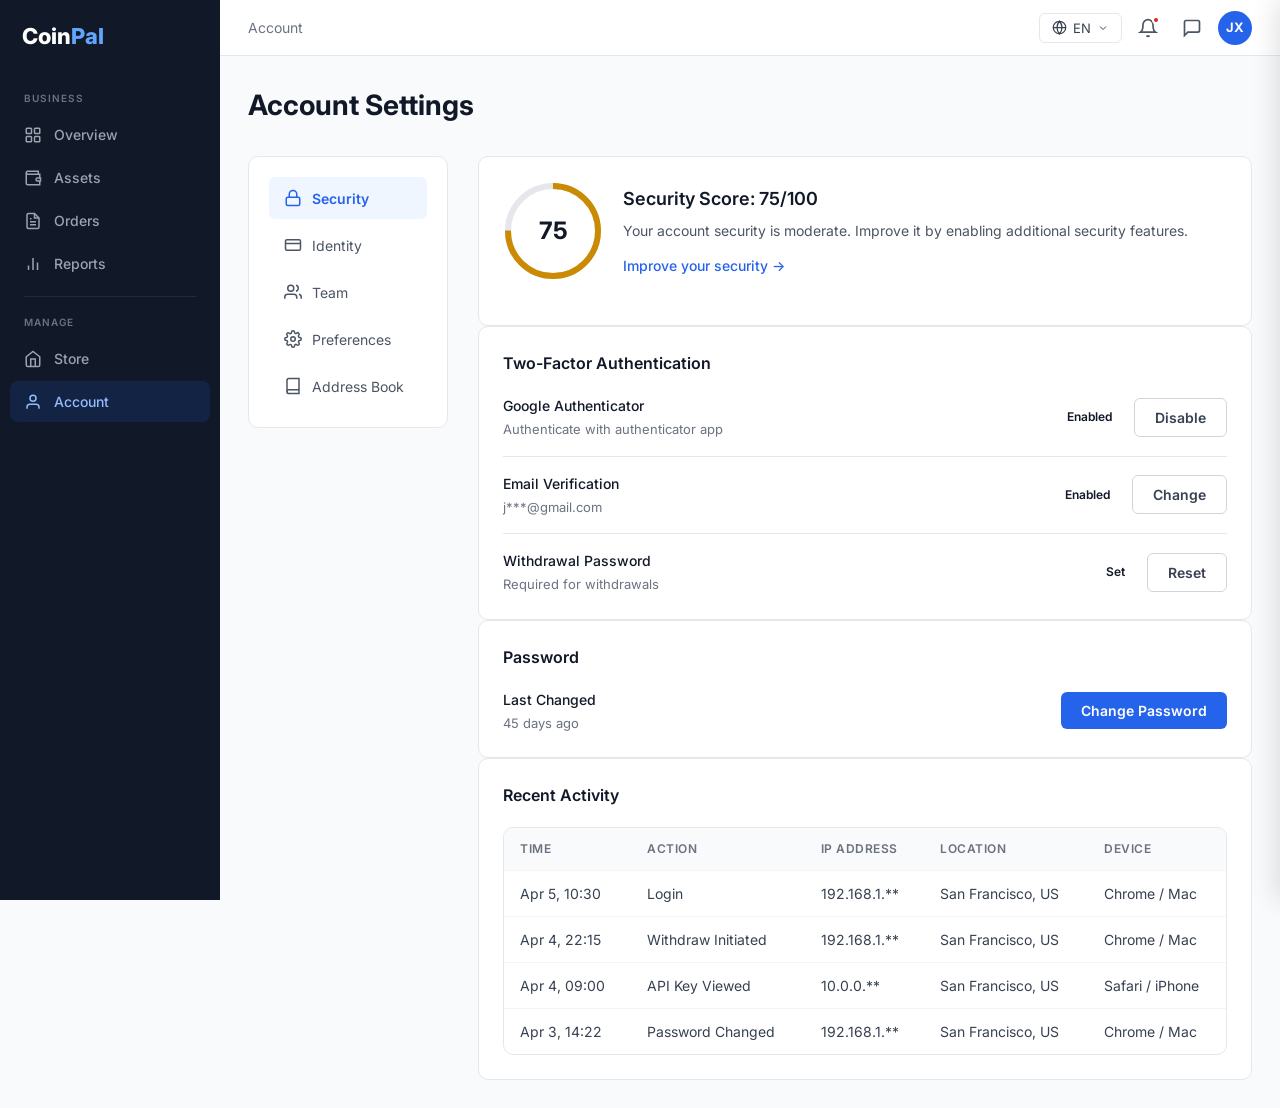
==== pages/account.html @ eb881a85 "Add multi-language support (EN/ES/HI/PT/FR) Add i18n.js with ~130 translation keys across navigation" ====
<!DOCTYPE html>
<html lang="en">
<head>
    <meta charset="UTF-8">
    <meta name="viewport" content="width=device-width, initial-scale=1.0">
    <title>CoinPal Merchant Portal - Account</title>
    <link rel="preconnect" href="https://fonts.googleapis.com">
    <link rel="preconnect" href="https://fonts.gstatic.com" crossorigin>
    <link href="https://fonts.googleapis.com/css2?family=Inter:wght@400;500;600;700&display=swap" rel="stylesheet">
    <link rel="stylesheet" href="../css/variables.css">
    <link rel="stylesheet" href="../css/base.css">
    <link rel="stylesheet" href="../css/sidebar.css">
    <link rel="stylesheet" href="../css/topbar.css">
    <link rel="stylesheet" href="../css/layout.css">
    <link rel="stylesheet" href="../css/components.css">
    <style>
        /* Page Title */
        .page-title {
            font-size: 28px;
            font-weight: 700;
            margin-bottom: 30px;
            color: var(--grey-900);
        }

        /* Content Wrapper: 2-column grid */
        .content-wrapper {
            display: grid;
            grid-template-columns: 200px 1fr;
            gap: 30px;
        }

        /* Vertical Tabs */
        .tabs-container {
            background-color: white;
            border-radius: var(--radius);
            border: 1px solid var(--grey-200);
            padding: 20px;
            height: fit-content;
        }

        .tabs-list {
            display: flex;
            flex-direction: column;
            gap: 5px;
        }

        .tab-button {
            padding: 12px 15px;
            border: none;
            background: none;
            text-align: left;
            cursor: pointer;
            border-radius: 6px;
            font-size: 14px;
            color: var(--grey-600);
            transition: all 0.2s;
            display: flex;
            align-items: center;
            gap: 10px;
            font-family: inherit;
        }

        .tab-button:hover {
            background-color: var(--grey-100);
            color: var(--grey-900);
        }

        .tab-button.active {
            background-color: var(--primary-light);
            color: var(--primary);
            font-weight: 600;
        }

        .tab-icon {
            width: 18px;
            height: 18px;
            flex-shrink: 0;
        }

        /* Tab Content */
        .tab-content {
            display: none;
        }

        .tab-content.active {
            display: block;
        }

        /* Security Score Ring */
        .security-score {
            display: flex;
            align-items: center;
            gap: 20px;
            margin-bottom: 20px;
        }

        .score-ring {
            position: relative;
            width: 100px;
            height: 100px;
            flex-shrink: 0;
        }

        .score-ring svg {
            width: 100%;
            height: 100%;
            transform: rotate(-90deg);
        }

        .score-ring-circle {
            fill: none;
            stroke-width: 6;
        }

        .score-ring-bg {
            stroke: var(--grey-200);
        }

        .score-ring-progress {
            stroke: var(--yellow);
            stroke-dasharray: 283;
            stroke-dashoffset: 70.75;
            transition: stroke-dashoffset 0.3s;
        }

        .score-text {
            position: absolute;
            top: 50%;
            left: 50%;
            transform: translate(-50%, -50%);
            text-align: center;
            font-weight: 700;
            font-size: 24px;
        }

        .security-score-info h3 {
            font-size: 18px;
            font-weight: 600;
            margin-bottom: 8px;
        }

        .security-score-info p {
            font-size: 14px;
            color: var(--grey-600);
            margin-bottom: 12px;
        }

        .improve-link {
            color: var(--primary);
            text-decoration: none;
            font-size: 14px;
            font-weight: 500;
            cursor: pointer;
        }

        .improve-link:hover {
            text-decoration: underline;
        }

        /* Form Groups */
        .form-group {
            margin-bottom: 16px;
            display: flex;
            justify-content: space-between;
            align-items: center;
            padding-bottom: 16px;
            border-bottom: 1px solid var(--grey-200);
        }

        .form-group:last-child {
            border-bottom: none;
            margin-bottom: 0;
            padding-bottom: 0;
        }

        .form-group-label {
            font-size: 14px;
            font-weight: 500;
            color: var(--grey-900);
        }

        .form-group-secondary {
            font-size: 13px;
            color: var(--grey-500);
            margin-top: 4px;
        }

        /* Card Title */
        .card-title {
            font-size: 16px;
            font-weight: 600;
            margin-bottom: 20px;
            color: var(--grey-900);
        }

        /* Role Badges */
        .role-badge {
            display: inline-block;
            padding: 4px 8px;
            border-radius: 4px;
            font-size: 12px;
            font-weight: 500;
        }

        .role-owner {
            background-color: var(--primary-light);
            color: var(--primary);
        }

        .role-admin {
            background-color: var(--orange-bg);
            color: var(--orange);
        }

        .role-operator {
            background-color: var(--yellow-bg);
            color: var(--yellow);
        }

        .role-viewer {
            background-color: var(--grey-100);
            color: var(--grey-600);
        }

        /* Banner */
        .banner {
            background: linear-gradient(135deg, var(--green-bg) 0%, var(--green-light) 100%);
            border-left: 4px solid var(--green);
            border-radius: var(--radius);
            padding: 20px;
            margin-bottom: 24px;
            display: flex;
            align-items: center;
            gap: 15px;
        }

        .banner-icon {
            font-size: 24px;
            flex-shrink: 0;
        }

        .banner-content h3 {
            font-size: 16px;
            font-weight: 600;
            color: var(--green);
            margin-bottom: 4px;
        }

        .banner-content p {
            font-size: 14px;
            color: var(--grey-700);
        }

        /* Upgrade Card */
        .upgrade-card {
            background-color: var(--grey-50);
            border: 2px dashed var(--grey-300);
            border-radius: var(--radius);
            padding: 20px;
            margin-bottom: 24px;
        }

        .upgrade-title {
            font-size: 16px;
            font-weight: 600;
            margin-bottom: 12px;
        }

        .upgrade-list {
            list-style: none;
            padding: 0;
            margin: 0 0 16px 0;
        }

        .upgrade-list li {
            padding: 8px 0;
            display: flex;
            align-items: center;
            gap: 10px;
            font-size: 14px;
            color: var(--grey-700);
        }

        .upgrade-list li::before {
            content: '\2713';
            color: var(--green);
            font-weight: 700;
        }

        .upgrade-status {
            display: flex;
            justify-content: space-between;
            align-items: center;
            padding-top: 16px;
            border-top: 1px solid var(--grey-200);
            margin-top: 16px;
        }

        /* Expandable Section */
        .expandable {
            border: 1px solid var(--grey-200);
            border-radius: var(--radius);
            margin-top: 20px;
        }

        .expandable-header {
            padding: 16px;
            background-color: var(--grey-50);
            cursor: pointer;
            display: flex;
            align-items: center;
            justify-content: space-between;
            font-weight: 600;
            font-size: 14px;
            color: var(--grey-900);
            border: none;
            width: 100%;
            border-radius: var(--radius);
            transition: background-color 0.2s;
            font-family: inherit;
        }

        .expandable-header:hover {
            background-color: var(--grey-100);
        }

        .expandable-content {
            display: none;
            padding: 16px;
            border-top: 1px solid var(--grey-200);
        }

        .expandable-content.open {
            display: block;
        }

        .expand-icon {
            transition: transform 0.3s;
            font-size: 12px;
        }

        .expand-icon.open {
            transform: rotate(180deg);
        }

        /* Permissions Table */
        .permissions-grid {
            overflow-x: auto;
        }

        .permissions-table {
            width: 100%;
            border-collapse: collapse;
            font-size: 12px;
        }

        .permissions-table th,
        .permissions-table td {
            padding: 10px;
            text-align: center;
            border: 1px solid var(--grey-200);
        }

        .permissions-table th:first-child,
        .permissions-table td:first-child {
            text-align: left;
        }

        .check-icon {
            color: var(--green);
        }

        .cross-icon {
            color: var(--grey-400);
        }

        /* Address List */
        .address-list {
            display: flex;
            flex-direction: column;
            gap: 0;
            margin-top: 16px;
        }

        .address-item {
            display: flex;
            align-items: center;
            gap: 16px;
            padding: 16px 20px;
            border: 1px solid var(--grey-200);
            border-bottom: none;
            background: white;
            transition: background 0.15s;
        }
        .address-item:first-child {
            border-radius: var(--radius) var(--radius) 0 0;
        }
        .address-item:last-child {
            border-bottom: 1px solid var(--grey-200);
            border-radius: 0 0 var(--radius) var(--radius);
        }
        .address-item:only-child {
            border-radius: var(--radius);
            border-bottom: 1px solid var(--grey-200);
        }
        .address-item:hover {
            background: var(--grey-50);
        }

        .address-icon {
            width: 40px;
            height: 40px;
            border-radius: 50%;
            display: flex;
            align-items: center;
            justify-content: center;
            font-size: 16px;
            font-weight: 700;
            color: white;
            flex-shrink: 0;
        }
        .address-icon.btc { background: #f7931a; }
        .address-icon.eth { background: #627eea; }
        .address-icon.usdc { background: #2775ca; }

        .address-info {
            flex: 1;
            min-width: 0;
        }
        .address-name {
            font-size: 14px;
            font-weight: 600;
            color: var(--grey-900);
        }
        .address-meta {
            font-size: 12px;
            color: var(--grey-500);
            margin-top: 2px;
            display: flex;
            align-items: center;
            gap: 8px;
        }
        .address-meta-sep {
            color: var(--grey-300);
        }
        .address-addr {
            font-family: var(--font-mono);
            font-size: 13px;
            color: var(--grey-600);
            margin-top: 4px;
            overflow: hidden;
            text-overflow: ellipsis;
            white-space: nowrap;
        }

        .address-actions {
            display: flex;
            gap: 8px;
            flex-shrink: 0;
        }

        /* Add Address Modal */
        .add-address-form .form-group {
            margin-bottom: 16px;
        }

        /* Responsive */
        @media (max-width: 1024px) {
            .content-wrapper {
                grid-template-columns: 1fr;
            }

            .tabs-container {
                overflow-x: auto;
                padding: 10px;
            }

            .tabs-list {
                flex-direction: row;
                gap: 10px;
            }

            .tab-button {
                white-space: nowrap;
            }
        }

        @media (max-width: 768px) {
            .security-score {
                flex-direction: column;
            }

            .form-group {
                flex-direction: column;
                align-items: flex-start;
                gap: 12px;
            }

            .address-actions {
                flex-direction: column;
                gap: 4px;
            }
            .address-addr {
                max-width: 200px;
            }

            .permissions-grid {
                -webkit-overflow-scrolling: touch;
            }
        }
    </style>
</head>
<body>
    <div class="layout">
        <!-- Sidebar Overlay -->
        <div class="sidebar-overlay"></div>
        <!-- Sidebar -->
        <nav class="sidebar">
            <div class="sidebar-logo">Coin<span>Pal</span></div>
            <div class="sidebar-nav">
                <div class="nav-section" data-i18n="nav.business">Business</div>
                <a href="overview.html" class="nav-item">
                    <svg viewBox="0 0 24 24" fill="none" stroke="currentColor" stroke-width="2"><rect x="3" y="3" width="7" height="7" rx="1"/><rect x="14" y="3" width="7" height="7" rx="1"/><rect x="3" y="14" width="7" height="7" rx="1"/><rect x="14" y="14" width="7" height="7" rx="1"/></svg>
                    <span data-i18n="nav.overview">Overview</span>
                </a>
                <a href="assets.html" class="nav-item">
                    <svg viewBox="0 0 24 24" fill="none" stroke="currentColor" stroke-width="2"><path d="M21 12V7H5a2 2 0 010-4h14v4"/><path d="M3 5v14a2 2 0 002 2h16v-5"/><path d="M18 12a2 2 0 000 4h4v-4h-4z"/></svg>
                    <span data-i18n="nav.assets">Assets</span>
                </a>
                <a href="orders.html" class="nav-item" data-toggle="orders">
                    <svg viewBox="0 0 24 24" fill="none" stroke="currentColor" stroke-width="2"><path d="M14 2H6a2 2 0 00-2 2v16a2 2 0 002 2h12a2 2 0 002-2V8z"/><path d="M14 2v6h6"/><path d="M16 13H8"/><path d="M16 17H8"/><path d="M10 9H8"/></svg>
                    <span data-i18n="nav.orders">Orders</span>
                </a>
                <a href="orders.html" class="nav-item nav-sub" data-group="orders" data-i18n="nav.receive">Receive</a>
                <a href="send-orders.html" class="nav-item nav-sub" data-group="orders" data-i18n="nav.send">Send</a>
                <a href="payment-links.html" class="nav-item nav-sub" data-group="orders" data-i18n="nav.paymentLinks">Payment Links</a>
                <a href="checkout.html" class="nav-item nav-sub" data-group="orders" data-i18n="nav.checkout">Checkout</a>
                <a href="reports.html" class="nav-item">
                    <svg viewBox="0 0 24 24" fill="none" stroke="currentColor" stroke-width="2"><path d="M18 20V10"/><path d="M12 20V4"/><path d="M6 20v-6"/></svg>
                    <span data-i18n="nav.reports">Reports</span>
                </a>
                <div class="nav-divider"></div>
                <div class="nav-section" data-i18n="nav.manage">Manage</div>
                <a href="store.html" class="nav-item">
                    <svg viewBox="0 0 24 24" fill="none" stroke="currentColor" stroke-width="2"><path d="M3 9l9-7 9 7v11a2 2 0 01-2 2H5a2 2 0 01-2-2z"/><polyline points="9 22 9 12 15 12 15 22"/></svg>
                    <span data-i18n="nav.store">Store</span>
                </a>
                <a href="account.html" class="nav-item active">
                    <svg viewBox="0 0 24 24" fill="none" stroke="currentColor" stroke-width="2"><path d="M20 21v-2a4 4 0 00-4-4H8a4 4 0 00-4 4v2"/><circle cx="12" cy="7" r="4"/></svg>
                    <span data-i18n="nav.account">Account</span>
                </a>
            </div>
        </nav>

        <!-- Main Content -->
        <div class="main-wrapper">
            <!-- Topbar -->
            <div class="topbar">
                <div class="topbar-left">
                    <button class="topbar-hamburger">
                        <svg viewBox="0 0 24 24" fill="none" stroke="currentColor" stroke-width="2"><path d="M3 12h18M3 6h18M3 18h18"/></svg>
                    </button>
                    <div class="breadcrumb">Account</div>
                </div>
                <div class="topbar-right">
                    <div class="lang-dropdown">
                        <button class="lang-trigger" onclick="this.parentElement.classList.toggle('open')">
                            <svg viewBox="0 0 24 24" fill="none" stroke="currentColor" stroke-width="2"><circle cx="12" cy="12" r="10"/><path d="M2 12h20M12 2a15.3 15.3 0 014 10 15.3 15.3 0 01-4 10 15.3 15.3 0 01-4-10A15.3 15.3 0 0112 2z"/></svg>
                            <span class="lang-label">EN</span>
                            <svg class="chevron" viewBox="0 0 24 24" fill="none" stroke="currentColor" stroke-width="2"><path d="M6 9l6 6 6-6"/></svg>
                        </button>
                        <div class="lang-menu">
                    <div class="lang-menu-item active" data-lang="en" onclick="setLang('en')">English</div>
                    <div class="lang-menu-item" data-lang="es" onclick="setLang('es')">Español</div>
                    <div class="lang-menu-item" data-lang="hi" onclick="setLang('hi')">हिन्दी</div>
                    <div class="lang-menu-item" data-lang="pt" onclick="setLang('pt')">Português</div>
                    <div class="lang-menu-item" data-lang="fr" onclick="setLang('fr')">Français</div>
                        </div>
                    </div>
                    <div class="topbar-icon">
                        <svg viewBox="0 0 24 24" fill="none" stroke="currentColor" stroke-width="2"><path d="M18 8A6 6 0 006 8c0 7-3 9-3 9h18s-3-2-3-9"/><path d="M13.73 21a2 2 0 01-3.46 0"/></svg>
                        <span class="topbar-badge"></span>
                    </div>
                    <div class="topbar-icon">
                        <svg viewBox="0 0 24 24" fill="none" stroke="currentColor" stroke-width="2"><path d="M21 15a2 2 0 01-2 2H7l-4 4V5a2 2 0 012-2h14a2 2 0 012 2z"/></svg>
                    </div>
                    <div class="user-dropdown">
                        <div class="avatar" onclick="this.parentElement.classList.toggle('open')">JX</div>
                        <div class="user-menu">
                            <div class="user-menu-header">
                                <div class="user-menu-name">Jxwinter</div>
                                <div class="user-menu-email">product.igv.test@gmail.com</div>
                            </div>
                            <a href="account.html" class="user-menu-item" data-i18n="topbar.accountSettings">Account Settings</a>
                            <a href="login.html" class="user-menu-item danger" data-i18n="topbar.signOut">Sign Out</a>
                        </div>
                    </div>
                </div>
            </div>

            <!-- Main Content Area -->
            <main class="main-content">
                <h1 class="page-title">Account Settings</h1>

                <div class="content-wrapper">
                    <!-- LEFT TABS -->
                    <div class="tabs-container">
                        <div class="tabs-list">
                            <button class="tab-button active" onclick="switchTab('security', this)">
                                <svg class="tab-icon" viewBox="0 0 24 24" fill="none" stroke="currentColor" stroke-width="2"><rect x="3" y="11" width="18" height="11" rx="2" ry="2"/><path d="M7 11V7a5 5 0 0110 0v4"/></svg>
                                <span data-i18n="account.security">Security</span>
                            </button>
                            <button class="tab-button" onclick="switchTab('identity', this)">
                                <svg class="tab-icon" viewBox="0 0 24 24" fill="none" stroke="currentColor" stroke-width="2"><rect x="2" y="5" width="20" height="14" rx="2"/><path d="M2 10h20"/></svg>
                                <span data-i18n="account.identity">Identity (KYC)</span>
                            </button>
                            <button class="tab-button" onclick="switchTab('team', this)">
                                <svg class="tab-icon" viewBox="0 0 24 24" fill="none" stroke="currentColor" stroke-width="2"><path d="M17 21v-2a4 4 0 00-4-4H5a4 4 0 00-4 4v2"/><circle cx="9" cy="7" r="4"/><path d="M23 21v-2a4 4 0 00-3-3.87"/><path d="M16 3.13a4 4 0 010 7.75"/></svg>
                                <span data-i18n="account.team">Team</span>
                            </button>
                            <button class="tab-button" onclick="switchTab('preferences', this)">
                                <svg class="tab-icon" viewBox="0 0 24 24" fill="none" stroke="currentColor" stroke-width="2"><circle cx="12" cy="12" r="3"/><path d="M19.4 15a1.65 1.65 0 00.33 1.82l.06.06a2 2 0 010 2.83 2 2 0 01-2.83 0l-.06-.06a1.65 1.65 0 00-1.82-.33 1.65 1.65 0 00-1 1.51V21a2 2 0 01-4 0v-.09A1.65 1.65 0 009 19.4a1.65 1.65 0 00-1.82.33l-.06.06a2 2 0 01-2.83-2.83l.06-.06A1.65 1.65 0 004.68 15a1.65 1.65 0 00-1.51-1H3a2 2 0 010-4h.09A1.65 1.65 0 004.6 9a1.65 1.65 0 00-.33-1.82l-.06-.06a2 2 0 012.83-2.83l.06.06A1.65 1.65 0 009 4.68a1.65 1.65 0 001-1.51V3a2 2 0 014 0v.09a1.65 1.65 0 001 1.51 1.65 1.65 0 001.82-.33l.06-.06a2 2 0 012.83 2.83l-.06.06A1.65 1.65 0 0019.4 9a1.65 1.65 0 001.51 1H21a2 2 0 010 4h-.09a1.65 1.65 0 00-1.51 1z"/></svg>
                                <span data-i18n="account.preferences">Preferences</span>
                            </button>
                            <button class="tab-button" onclick="switchTab('addressbook', this)">
                                <svg class="tab-icon" viewBox="0 0 24 24" fill="none" stroke="currentColor" stroke-width="2"><path d="M4 19.5A2.5 2.5 0 016.5 17H20"/><path d="M6.5 2H20v20H6.5A2.5 2.5 0 014 19.5v-15A2.5 2.5 0 016.5 2z"/></svg>
                                <span data-i18n="account.addressBook">Address Book</span>
                            </button>
                        </div>
                    </div>

                    <!-- RIGHT CONTENT -->
                    <div>
                        <!-- TAB 1: SECURITY -->
                        <div id="security" class="tab-content active">
                            <!-- Security Score Card -->
                            <div class="card">
                                <div class="security-score">
                                    <div class="score-ring">
                                        <svg viewBox="0 0 100 100">
                                            <circle class="score-ring-circle score-ring-bg" cx="50" cy="50" r="45"></circle>
                                            <circle class="score-ring-circle score-ring-progress" cx="50" cy="50" r="45"></circle>
                                        </svg>
                                        <div class="score-text">75</div>
                                    </div>
                                    <div class="security-score-info">
                                        <h3>Security Score: 75/100</h3>
                                        <p>Your account security is moderate. Improve it by enabling additional security features.</p>
                                        <a href="#" class="improve-link">Improve your security &rarr;</a>
                                    </div>
                                </div>
                            </div>

                            <!-- Two-Factor Authentication Card -->
                            <div class="card">
                                <div class="card-title">Two-Factor Authentication</div>

                                <div class="form-group">
                                    <div>
                                        <div class="form-group-label">Google Authenticator</div>
                                        <div class="form-group-secondary">Authenticate with authenticator app</div>
                                    </div>
                                    <div style="display: flex; align-items: center; gap: 12px;">
                                        <span class="status active">Enabled</span>
                                        <button class="btn btn-outline btn-small">Disable</button>
                                    </div>
                                </div>

                                <div class="form-group">
                                    <div>
                                        <div class="form-group-label">Email Verification</div>
                                        <div class="form-group-secondary">j***@gmail.com</div>
                                    </div>
                                    <div style="display: flex; align-items: center; gap: 12px;">
                                        <span class="status active">Enabled</span>
                                        <button class="btn btn-outline btn-small">Change</button>
                                    </div>
                                </div>

                                <div class="form-group">
                                    <div>
                                        <div class="form-group-label">Withdrawal Password</div>
                                        <div class="form-group-secondary">Required for withdrawals</div>
                                    </div>
                                    <div style="display: flex; align-items: center; gap: 12px;">
                                        <span class="status active">Set</span>
                                        <button class="btn btn-outline btn-small">Reset</button>
                                    </div>
                                </div>
                            </div>

                            <!-- Password Card -->
                            <div class="card">
                                <div class="card-title">Password</div>
                                <div class="form-group">
                                    <div>
                                        <div class="form-group-label">Last Changed</div>
                                        <div class="form-group-secondary">45 days ago</div>
                                    </div>
                                    <button class="btn btn-primary">Change Password</button>
                                </div>
                            </div>

                            <!-- Recent Activity Card -->
                            <div class="card">
                                <div class="card-title">Recent Activity</div>
                                <div class="table-wrap">
                                    <table>
                                        <thead>
                                            <tr>
                                                <th>Time</th>
                                                <th>Action</th>
                                                <th>IP Address</th>
                                                <th>Location</th>
                                                <th>Device</th>
                                            </tr>
                                        </thead>
                                        <tbody>
                                            <tr>
                                                <td>Apr 5, 10:30</td>
                                                <td>Login</td>
                                                <td>192.168.1.**</td>
                                                <td>San Francisco, US</td>
                                                <td>Chrome / Mac</td>
                                            </tr>
                                            <tr>
                                                <td>Apr 4, 22:15</td>
                                                <td>Withdraw Initiated</td>
                                                <td>192.168.1.**</td>
                                                <td>San Francisco, US</td>
                                                <td>Chrome / Mac</td>
                                            </tr>
                                            <tr>
                                                <td>Apr 4, 09:00</td>
                                                <td>API Key Viewed</td>
                                                <td>10.0.0.**</td>
                                                <td>San Francisco, US</td>
                                                <td>Safari / iPhone</td>
                                            </tr>
                                            <tr>
                                                <td>Apr 3, 14:22</td>
                                                <td>Password Changed</td>
                                                <td>192.168.1.**</td>
                                                <td>San Francisco, US</td>
                                                <td>Chrome / Mac</td>
                                            </tr>
                                        </tbody>
                                    </table>
                                </div>
                            </div>
                        </div>

                        <!-- TAB 2: IDENTITY (KYC) -->
                        <div id="identity" class="tab-content">
                            <!-- Current Level Banner -->
                            <div class="banner">
                                <div class="banner-icon">&#10003;</div>
                                <div class="banner-content">
                                    <h3>Level 1 -- Basic Verified</h3>
                                    <p>Daily withdrawal limit: $10,000</p>
                                </div>
                            </div>

                            <!-- Level 2 Upgrade Card -->
                            <div class="card">
                                <div class="card-title">Level 2 -- Advanced</div>
                                <div class="upgrade-card">
                                    <div class="upgrade-title">Upgrade to Advanced</div>
                                    <ul class="upgrade-list">
                                        <li>Increase daily withdrawal to $100,000</li>
                                        <li>Access premium features</li>
                                        <li>Enhanced security monitoring</li>
                                    </ul>
                                    <div class="upgrade-status">
                                        <div style="font-size: 14px; color: var(--grey-600);">
                                            <strong style="color: var(--orange);">Not Started</strong>
                                        </div>
                                        <button class="btn btn-primary">Start Verification</button>
                                    </div>
                                </div>
                            </div>

                            <!-- Verification History -->
                            <div class="card">
                                <div class="card-title">Verification History</div>
                                <div style="text-align: center; padding: 40px 20px; color: var(--grey-500);">
                                    <p>No verification history yet. Complete your first verification to see your progress here.</p>
                                </div>
                            </div>
                        </div>

                        <!-- TAB 3: TEAM -->
                        <div id="team" class="tab-content">
                            <div style="margin-bottom: 24px;">
                                <button class="btn btn-primary">+ Invite Member</button>
                            </div>

                            <div class="card">
                                <div class="card-title">Team Members</div>
                                <div class="table-wrap">
                                    <table>
                                        <thead>
                                            <tr>
                                                <th>Name</th>
                                                <th>Email</th>
                                                <th>Role</th>
                                                <th>Status</th>
                                                <th>Last Active</th>
                                                <th>Actions</th>
                                            </tr>
                                        </thead>
                                        <tbody>
                                            <tr>
                                                <td>John Doe</td>
                                                <td>john@example.com</td>
                                                <td><span class="role-badge role-owner">Owner</span></td>
                                                <td><span class="status active">Active</span></td>
                                                <td>Now</td>
                                                <td>
                                                    <button class="btn btn-outline btn-small">Edit</button>
                                                </td>
                                            </tr>
                                            <tr>
                                                <td>Sarah Smith</td>
                                                <td>sarah@example.com</td>
                                                <td><span class="role-badge role-admin">Admin</span></td>
                                                <td><span class="status active">Active</span></td>
                                                <td>2 hours ago</td>
                                                <td>
                                                    <button class="btn btn-outline btn-small">Edit</button>
                                                </td>
                                            </tr>
                                            <tr>
                                                <td>Mike Johnson</td>
                                                <td>mike@example.com</td>
                                                <td><span class="role-badge role-operator">Operator</span></td>
                                                <td><span class="status pending">Pending</span></td>
                                                <td>Awaiting accept</td>
                                                <td>
                                                    <button class="btn btn-outline btn-small">Edit</button>
                                                </td>
                                            </tr>
                                            <tr>
                                                <td>Emma Brown</td>
                                                <td>emma@example.com</td>
                                                <td><span class="role-badge role-viewer">Viewer</span></td>
                                                <td><span class="status active">Active</span></td>
                                                <td>3 days ago</td>
                                                <td>
                                                    <button class="btn btn-outline btn-small">Edit</button>
                                                </td>
                                            </tr>
                                        </tbody>
                                    </table>
                                </div>
                            </div>

                            <!-- Roles & Permissions -->
                            <div class="card">
                                <div class="expandable">
                                    <button class="expandable-header" onclick="toggleExpand(this)">
                                        <span>Roles &amp; Permissions</span>
                                        <span class="expand-icon">&#9660;</span>
                                    </button>
                                    <div class="expandable-content">
                                        <div class="permissions-grid">
                                            <table class="permissions-table">
                                                <thead>
                                                    <tr>
                                                        <th>Permission</th>
                                                        <th>Owner</th>
                                                        <th>Admin</th>
                                                        <th>Operator</th>
                                                        <th>Viewer</th>
                                                    </tr>
                                                </thead>
                                                <tbody>
                                                    <tr>
                                                        <td>View Dashboard</td>
                                                        <td><span class="check-icon">&#10003;</span></td>
                                                        <td><span class="check-icon">&#10003;</span></td>
                                                        <td><span class="check-icon">&#10003;</span></td>
                                                        <td><span class="check-icon">&#10003;</span></td>
                                                    </tr>
                                                    <tr>
                                                        <td>Manage Assets</td>
                                                        <td><span class="check-icon">&#10003;</span></td>
                                                        <td><span class="check-icon">&#10003;</span></td>
                                                        <td><span class="check-icon">&#10003;</span></td>
                                                        <td><span class="cross-icon">&#10007;</span></td>
                                                    </tr>
                                                    <tr>
                                                        <td>Process Withdrawals</td>
                                                        <td><span class="check-icon">&#10003;</span></td>
                                                        <td><span class="check-icon">&#10003;</span></td>
                                                        <td><span class="check-icon">&#10003;</span></td>
                                                        <td><span class="cross-icon">&#10007;</span></td>
                                                    </tr>
                                                    <tr>
                                                        <td>Manage Users</td>
                                                        <td><span class="check-icon">&#10003;</span></td>
                                                        <td><span class="check-icon">&#10003;</span></td>
                                                        <td><span class="cross-icon">&#10007;</span></td>
                                                        <td><span class="cross-icon">&#10007;</span></td>
                                                    </tr>
                                                    <tr>
                                                        <td>Account Settings</td>
                                                        <td><span class="check-icon">&#10003;</span></td>
                                                        <td><span class="check-icon">&#10003;</span></td>
                                                        <td><span class="cross-icon">&#10007;</span></td>
                                                        <td><span class="cross-icon">&#10007;</span></td>
                                                    </tr>
                                                </tbody>
                                            </table>
                                        </div>
                                    </div>
                                </div>
                            </div>
                        </div>

                        <!-- TAB 4: PREFERENCES -->
                        <div id="preferences" class="tab-content">
                            <!-- Notifications Card -->
                            <div class="card">
                                <div class="card-title">Notifications</div>

                                <div class="form-group">
                                    <div class="form-group-label">Email Notifications</div>
                                    <div class="toggle-switch active" onclick="toggleSwitch(this)"></div>
                                </div>

                                <div class="form-group">
                                    <div class="form-group-label">Payment Received</div>
                                    <div class="toggle-switch active" onclick="toggleSwitch(this)"></div>
                                </div>

                                <div class="form-group">
                                    <div class="form-group-label">Payout Completed</div>
                                    <div class="toggle-switch active" onclick="toggleSwitch(this)"></div>
                                </div>

                                <div class="form-group">
                                    <div class="form-group-label">Security Alerts</div>
                                    <div class="toggle-switch active" onclick="toggleSwitch(this)"></div>
                                </div>

                                <div class="form-group">
                                    <div class="form-group-label">Marketing Messages</div>
                                    <div class="toggle-switch" onclick="toggleSwitch(this)"></div>
                                </div>
                            </div>

                            <!-- Language & Timezone Card -->
                            <div class="card">
                                <div class="card-title">Language &amp; Timezone</div>

                                <div class="form-group">
                                    <label class="form-group-label">Language</label>
                                    <select style="padding: 8px 12px; border: 1px solid var(--grey-300); border-radius: 6px; font-size: 14px; cursor: pointer;">
                                        <option>English</option>
                                        <option>Spanish</option>
                                        <option>French</option>
                                        <option>German</option>
                                        <option>Chinese</option>
                                    </select>
                                </div>

                                <div class="form-group">
                                    <label class="form-group-label">Timezone</label>
                                    <select style="padding: 8px 12px; border: 1px solid var(--grey-300); border-radius: 6px; font-size: 14px; cursor: pointer;">
                                        <option>(UTC-8) Pacific Time</option>
                                        <option>(UTC-7) Mountain Time</option>
                                        <option>(UTC-6) Central Time</option>
                                        <option>(UTC-5) Eastern Time</option>
                                        <option>(UTC+0) GMT</option>
                                        <option>(UTC+1) CET</option>
                                        <option>(UTC+8) Hong Kong</option>
                                    </select>
                                </div>

                                <div class="form-group">
                                    <label class="form-group-label">Date Format</label>
                                    <select style="padding: 8px 12px; border: 1px solid var(--grey-300); border-radius: 6px; font-size: 14px; cursor: pointer;">
                                        <option>MM/DD/YYYY</option>
                                        <option>DD/MM/YYYY</option>
                                        <option>YYYY-MM-DD</option>
                                    </select>
                                </div>
                            </div>
                        </div>

                        <!-- TAB 5: ADDRESS BOOK -->
                        <div id="addressbook" class="tab-content">
                            <div style="display: flex; align-items: center; justify-content: space-between; margin-bottom: 24px;">
                                <div>
                                    <div style="font-size: 14px; color: var(--grey-500);">Manage your saved withdrawal addresses</div>
                                </div>
                                <button class="btn btn-primary" onclick="openDrawer('addAddressDrawer','addAddressOverlay')">
                                    <svg width="16" height="16" viewBox="0 0 24 24" fill="none" stroke="currentColor" stroke-width="2"><path d="M12 5v14M5 12h14"/></svg>
                                    <span data-i18n="account.addAddress">Add Address</span>
                                </button>
                            </div>

                            <div class="card" style="padding: 0; overflow: hidden;">
                                <div style="padding: 16px 20px; border-bottom: 1px solid var(--grey-200); display: flex; align-items: center; justify-content: space-between;">
                                    <div class="card-title" style="margin-bottom: 0;">Crypto Addresses</div>
                                    <span style="font-size: 12px; color: var(--grey-500);">3 addresses</span>
                                </div>

                                <div class="address-list">
                                    <div class="address-item">
                                        <div class="address-icon btc">₿</div>
                                        <div class="address-info">
                                            <div class="address-name">Bitcoin Wallet</div>
                                            <div class="address-meta">
                                                <span>Bitcoin</span>
                                                <span class="address-meta-sep">·</span>
                                                <span>Mainnet</span>
                                            </div>
                                            <div class="address-addr">1A1z7agoat7SFsdKjHn4rjE8GtW9xDe</div>
                                        </div>
                                        <div class="address-actions">
                                            <button class="btn btn-outline btn-sm">Edit</button>
                                            <button class="btn btn-outline btn-sm" style="color: var(--danger); border-color: var(--danger);">Delete</button>
                                        </div>
                                    </div>

                                    <div class="address-item">
                                        <div class="address-icon eth">Ξ</div>
                                        <div class="address-info">
                                            <div class="address-name">Ethereum Wallet</div>
                                            <div class="address-meta">
                                                <span>Ethereum</span>
                                                <span class="address-meta-sep">·</span>
                                                <span>Mainnet</span>
                                            </div>
                                            <div class="address-addr">0x742d35Cc6634C0532925a3b844Bcce6f</div>
                                        </div>
                                        <div class="address-actions">
                                            <button class="btn btn-outline btn-sm">Edit</button>
                                            <button class="btn btn-outline btn-sm" style="color: var(--danger); border-color: var(--danger);">Delete</button>
                                        </div>
                                    </div>

                                    <div class="address-item">
                                        <div class="address-icon usdc">$</div>
                                        <div class="address-info">
                                            <div class="address-name">USDC Stablecoin</div>
                                            <div class="address-meta">
                                                <span>USD Coin</span>
                                                <span class="address-meta-sep">·</span>
                                                <span>Polygon</span>
                                            </div>
                                            <div class="address-addr">0xA0b86991c6218b36c1d19D4a290F1</div>
                                        </div>
                                        <div class="address-actions">
                                            <button class="btn btn-outline btn-sm">Edit</button>
                                            <button class="btn btn-outline btn-sm" style="color: var(--danger); border-color: var(--danger);">Delete</button>
                                        </div>
                                    </div>
                                </div>
                            </div>

                            <!-- Fiat Accounts Coming Soon -->
                            <div class="card" style="margin-top: 24px;">
                                <div class="card-title">Fiat Accounts</div>
                                <div style="text-align: center; padding: 40px 20px;">
                                    <span class="status status-pending"><span class="status-dot"></span> Coming Soon</span>
                                    <p style="margin-top: 12px; color: var(--grey-600); font-size: 14px;">
                                        Bank transfer integration coming soon. Check back later!
                                    </p>
                                </div>
                            </div>
                        </div>

    <!-- Add Address Drawer -->
    <div class="drawer-overlay" id="addAddressOverlay" data-drawer="addAddressDrawer"></div>
    <div class="drawer" id="addAddressDrawer" style="width: 480px; right: -480px;">
        <div class="drawer-header">
            <div class="drawer-title">Add New Address</div>
            <button class="drawer-close" onclick="closeDrawer('addAddressDrawer','addAddressOverlay')">
                <svg width="20" height="20" viewBox="0 0 24 24" fill="none" stroke="currentColor" stroke-width="2"><path d="M18 6L6 18M6 6l12 12"/></svg>
            </button>
        </div>
        <div class="drawer-content add-address-form">
            <div class="form-group">
                <label class="form-label">Label</label>
                <input class="form-input" type="text" placeholder="e.g. My Bitcoin Wallet">
            </div>
            <div class="form-group">
                <label class="form-label">Currency</label>
                <select class="form-input">
                    <option value="">Select currency</option>
                    <option>Bitcoin (BTC)</option>
                    <option>Ethereum (ETH)</option>
                    <option>USDT (Tether)</option>
                    <option>USDC (USD Coin)</option>
                </select>
            </div>
            <div class="form-group">
                <label class="form-label">Network</label>
                <select class="form-input">
                    <option value="">Select network</option>
                    <option>Mainnet</option>
                    <option>Polygon</option>
                    <option>Arbitrum</option>
                    <option>Optimism</option>
                    <option>BSC (BNB Chain)</option>
                    <option>Tron (TRC-20)</option>
                </select>
            </div>
            <div class="form-group">
                <label class="form-label">Wallet Address</label>
                <input class="form-input" type="text" placeholder="Enter wallet address" style="font-family: var(--font-mono);">
            </div>
            <div class="form-group">
                <label class="form-label">Memo / Tag <span style="color: var(--grey-400); font-weight: 400;">(optional)</span></label>
                <input class="form-input" type="text" placeholder="Required for some networks (e.g. XRP, EOS)">
            </div>
        </div>
        <div class="drawer-footer">
            <button class="btn btn-outline" onclick="closeDrawer('addAddressDrawer','addAddressOverlay')">Cancel</button>
            <button class="btn btn-primary">Save Address</button>
        </div>
    </div>
                    </div>
                </div>
            </main>
        </div>
    </div>

    <script src="../js/dropdown.js" defer></script>
    <script src="../js/drawer.js" defer></script>
    <script src="../js/sidebar.js" defer></script>
    <script>
        function switchTab(tabName, btn) {
            // Hide all tab contents
            var contents = document.querySelectorAll('.tab-content');
            contents.forEach(function(content) { content.classList.remove('active'); });

            // Remove active from all buttons
            var buttons = document.querySelectorAll('.tab-button');
            buttons.forEach(function(button) { button.classList.remove('active'); });

            // Show selected tab content
            document.getElementById(tabName).classList.add('active');

            // Add active to clicked button
            btn.classList.add('active');
        }

        function toggleSwitch(element) {
            element.classList.toggle('active');
        }

        function toggleExpand(header) {
            var content = header.nextElementSibling;
            var icon = header.querySelector('.expand-icon');
            content.classList.toggle('open');
            icon.classList.toggle('open');
        }
    </script>
    <script src="../js/i18n.js" defer></script>
</body>
</html>
---- css/variables.css ----
/* ============================================
   CoinPal Design Tokens
   ============================================ */
:root {
    /* Brand */
    --primary: #2563eb;
    --primary-hover: #1d4ed8;
    --primary-light: #eff6ff;

    /* Semantic */
    --success: #16a34a;
    --success-light: #f0fdf4;
    --danger: #dc2626;
    --danger-light: #fef2f2;
    --warning: #f59e0b;
    --warning-light: #fffbeb;
    --orange: #ea580c;
    --orange-light: #fff7ed;
    --yellow: #ca8a04;
    --yellow-bg: #fefce8;

    /* Grey Scale */
    --grey-50: #f9fafb;
    --grey-100: #f3f4f6;
    --grey-200: #e5e7eb;
    --grey-300: #d1d5db;
    --grey-400: #9ca3af;
    --grey-500: #6b7280;
    --grey-600: #4b5563;
    --grey-700: #374151;
    --grey-800: #1f2937;
    --grey-900: #111827;

    /* Layout */
    --sidebar-w: 220px;
    --sidebar-collapsed-w: 60px;
    --topbar-h: 56px;
    --radius: 10px;
    --radius-sm: 6px;
    --radius-lg: 14px;

    /* Shadows */
    --shadow-sm: 0 1px 2px rgba(0,0,0,0.05);
    --shadow: 0 1px 3px rgba(0,0,0,0.1), 0 1px 2px rgba(0,0,0,0.06);
    --shadow-md: 0 4px 6px rgba(0,0,0,0.07);
    --shadow-lg: 0 4px 16px rgba(0,0,0,0.1);

    /* Transitions */
    --transition: all 0.2s ease;
    --transition-fast: all 0.15s ease;

    /* Typography */
    --font-family: 'Inter', -apple-system, BlinkMacSystemFont, 'Segoe UI', Roboto, sans-serif;
    --font-mono: 'Monaco', 'Menlo', 'Consolas', monospace;
}
---- css/base.css ----
/* ============================================
   Base & Reset
   ============================================ */
@import url('https://fonts.googleapis.com/css2?family=Inter:wght@400;500;600;700;800&display=swap');

*, *::before, *::after {
    margin: 0;
    padding: 0;
    box-sizing: border-box;
}

html {
    -webkit-text-size-adjust: 100%;
    -webkit-font-smoothing: antialiased;
    -moz-osx-font-smoothing: grayscale;
}

body {
    font-family: var(--font-family);
    background: var(--grey-50);
    color: var(--grey-900);
    line-height: 1.5;
    min-height: 100vh;
}

a {
    color: inherit;
    text-decoration: none;
}

img, svg {
    display: block;
    max-width: 100%;
}

button, input, select, textarea {
    font-family: inherit;
    font-size: inherit;
}

button {
    cursor: pointer;
    border: none;
    background: none;
}

::-webkit-scrollbar {
    width: 6px;
    height: 6px;
}
::-webkit-scrollbar-track {
    background: transparent;
}
::-webkit-scrollbar-thumb {
    background: var(--grey-300);
    border-radius: 3px;
}
::-webkit-scrollbar-thumb:hover {
    background: var(--grey-400);
}

/* Utility */
.sr-only {
    position: absolute;
    width: 1px;
    height: 1px;
    padding: 0;
    margin: -1px;
    overflow: hidden;
    clip: rect(0,0,0,0);
    border: 0;
}
---- css/sidebar.css ----
/* ============================================
   Sidebar
   ============================================ */
.sidebar {
    position: fixed;
    left: 0;
    top: 0;
    bottom: 0;
    width: var(--sidebar-w);
    background: var(--grey-900);
    display: flex;
    flex-direction: column;
    z-index: 200;
    transition: transform 0.3s ease;
}

.sidebar-logo {
    padding: 20px 22px;
    font-size: 22px;
    font-weight: 800;
    color: white;
    flex-shrink: 0;
}
.sidebar-logo span {
    color: #60a5fa;
}

.sidebar-nav {
    flex: 1;
    padding: 8px 10px;
    overflow-y: auto;
}

.nav-section {
    padding: 6px 14px;
    font-size: 10px;
    color: var(--grey-500);
    text-transform: uppercase;
    letter-spacing: 1px;
    font-weight: 600;
    margin-top: 4px;
}

.nav-item {
    display: flex;
    align-items: center;
    gap: 12px;
    padding: 10px 14px;
    border-radius: 8px;
    margin: 2px 0;
    color: #9ca3af;
    font-size: 14px;
    font-weight: 500;
    cursor: pointer;
    transition: var(--transition-fast);
    text-decoration: none;
}
.nav-item:hover {
    background: rgba(255,255,255,0.06);
    color: #e5e7eb;
}
.nav-item.active {
    background: rgba(37,99,235,0.15);
    color: #93bbfd;
}
.nav-item svg {
    width: 18px;
    height: 18px;
    flex-shrink: 0;
    margin: 0;
    display: inline;
}

.nav-divider {
    height: 1px;
    background: rgba(255,255,255,0.08);
    margin: 12px 14px;
}

.nav-sub {
    padding-left: 44px;
    font-size: 13px;
}
.nav-sub.active-sub {
    color: white;
    font-weight: 600;
}

.nav-badge {
    margin-left: auto;
    font-size: 10px;
    background: var(--danger);
    color: white;
    padding: 1px 7px;
    border-radius: 10px;
    font-weight: 700;
}

a.nav-item,
a.nav-sub {
    text-decoration: none;
}

/* Sidebar overlay for mobile */
.sidebar-overlay {
    display: none;
    position: fixed;
    inset: 0;
    background: rgba(0,0,0,0.4);
    z-index: 199;
}
.sidebar-overlay.open {
    display: block;
}

/* ---- Mobile ---- */
@media (max-width: 768px) {
    .sidebar {
        transform: translateX(-100%);
    }
    .sidebar.open {
        transform: translateX(0);
    }
}
---- css/topbar.css ----
/* ============================================
   Topbar
   ============================================ */
.topbar {
    position: fixed;
    top: 0;
    left: var(--sidebar-w);
    right: 0;
    height: var(--topbar-h);
    background: white;
    border-bottom: 1px solid var(--grey-200);
    display: flex;
    align-items: center;
    justify-content: space-between;
    padding: 0 28px;
    z-index: 100;
}

/* Hamburger menu - hidden on desktop */
.topbar-hamburger {
    display: none;
    width: 36px;
    height: 36px;
    align-items: center;
    justify-content: center;
    border-radius: var(--radius-sm);
    color: var(--grey-600);
    cursor: pointer;
    margin-right: 12px;
    flex-shrink: 0;
}
.topbar-hamburger:hover {
    background: var(--grey-100);
}
.topbar-hamburger svg {
    width: 20px;
    height: 20px;
}

.breadcrumb {
    font-size: 14px;
    color: var(--grey-500);
    display: flex;
    align-items: center;
    gap: 6px;
    min-width: 0;
}
.breadcrumb strong {
    color: var(--grey-900);
    font-weight: 600;
}

.topbar-left {
    display: flex;
    align-items: center;
    min-width: 0;
}

.topbar-right {
    display: flex;
    align-items: center;
    gap: 8px;
    flex-shrink: 0;
}

.topbar-icon {
    width: 36px;
    height: 36px;
    display: flex;
    align-items: center;
    justify-content: center;
    border-radius: var(--radius-sm);
    color: var(--grey-600);
    cursor: pointer;
    transition: var(--transition);
    position: relative;
}
.topbar-icon:hover {
    background: var(--grey-100);
    color: var(--grey-900);
}
.topbar-icon svg {
    width: 20px;
    height: 20px;
}

.topbar-badge {
    position: absolute;
    top: 6px;
    right: 6px;
    width: 8px;
    height: 8px;
    background: var(--danger);
    border-radius: 50%;
    border: 2px solid white;
}

/* Language Dropdown */
.lang-dropdown {
    position: relative;
}
.lang-trigger {
    display: flex;
    align-items: center;
    gap: 6px;
    padding: 6px 12px;
    border: 1px solid var(--grey-200);
    border-radius: var(--radius-sm);
    background: white;
    font-size: 13px;
    color: var(--grey-700);
    cursor: pointer;
    transition: var(--transition);
}
.lang-trigger:hover {
    border-color: var(--grey-300);
}
.lang-trigger svg {
    width: 15px;
    height: 15px;
}
.lang-trigger .chevron {
    width: 12px;
    height: 12px;
}
.lang-menu {
    display: none;
    position: absolute;
    top: 100%;
    right: 0;
    margin-top: 4px;
    background: white;
    border: 1px solid var(--grey-200);
    border-radius: 8px;
    box-shadow: var(--shadow-lg);
    min-width: 140px;
    z-index: 999;
    overflow: hidden;
}
.lang-dropdown.open .lang-menu {
    display: block;
}
.lang-menu-item {
    padding: 8px 14px;
    font-size: 13px;
    color: var(--grey-700);
    cursor: pointer;
    transition: var(--transition-fast);
}
.lang-menu-item:hover {
    background: var(--grey-50);
}
.lang-menu-item.active {
    color: var(--primary);
    background: var(--primary-light);
    font-weight: 600;
}

/* User Dropdown */
.user-dropdown {
    position: relative;
}
.avatar {
    width: 34px;
    height: 34px;
    border-radius: 50%;
    background: var(--primary);
    color: white;
    display: flex;
    align-items: center;
    justify-content: center;
    font-size: 13px;
    font-weight: 700;
    cursor: pointer;
}
.user-menu {
    display: none;
    position: absolute;
    top: 100%;
    right: 0;
    margin-top: 8px;
    background: white;
    border: 1px solid var(--grey-200);
    border-radius: var(--radius);
    box-shadow: var(--shadow-lg);
    min-width: 200px;
    z-index: 999;
    overflow: hidden;
}
.user-dropdown.open .user-menu {
    display: block;
}
.user-menu-header {
    padding: 14px 16px;
    border-bottom: 1px solid var(--grey-100);
}
.user-menu-name {
    font-size: 14px;
    font-weight: 600;
    color: var(--grey-900);
}
.user-menu-email {
    font-size: 12px;
    color: var(--grey-500);
    margin-top: 2px;
}
.user-menu-item {
    display: flex;
    align-items: center;
    gap: 10px;
    padding: 10px 16px;
    font-size: 13px;
    color: var(--grey-700);
    text-decoration: none;
    transition: var(--transition-fast);
}
.user-menu-item:hover {
    background: var(--grey-50);
}
.user-menu-item.danger {
    color: var(--danger);
    border-top: 1px solid var(--grey-100);
}

/* ---- Mobile ---- */
@media (max-width: 768px) {
    .topbar {
        left: 0;
        padding: 0 16px;
    }
    .topbar-hamburger {
        display: flex;
    }
    .breadcrumb {
        font-size: 13px;
    }
    .topbar-right {
        gap: 4px;
    }
    .lang-trigger {
        padding: 6px 8px;
    }
    .lang-trigger .lang-label {
        display: none;
    }
}
---- css/layout.css ----
/* ============================================
   Layout
   ============================================ */
.layout {
    display: flex;
    min-height: 100vh;
}

.main-wrapper {
    flex: 1;
    margin-left: var(--sidebar-w);
    min-width: 0;
}

.main-content {
    padding: 28px;
    margin-top: var(--topbar-h);
    min-height: calc(100vh - var(--topbar-h));
}

/* Page header */
.page-header {
    display: flex;
    align-items: center;
    justify-content: space-between;
    margin-bottom: 24px;
    flex-wrap: wrap;
    gap: 12px;
}
.page-title {
    font-size: 22px;
    font-weight: 700;
    color: var(--grey-900);
}
.page-header-actions {
    display: flex;
    align-items: center;
    gap: 10px;
}

/* Section spacing */
.section {
    margin-bottom: 24px;
}
.section-title {
    font-size: 16px;
    font-weight: 700;
    color: var(--grey-900);
    margin-bottom: 16px;
}

/* ---- Tablet ---- */
@media (max-width: 1024px) {
    .main-content {
        padding: 20px;
    }
}

/* ---- Mobile ---- */
@media (max-width: 768px) {
    .main-wrapper {
        margin-left: 0;
    }
    .main-content {
        padding: 16px;
    }
    .page-header {
        margin-bottom: 16px;
    }
    .page-title {
        font-size: 18px;
    }
}
---- css/components.css ----
/* ============================================
   Components
   ============================================ */

/* ---- Buttons ---- */
.btn {
    display: inline-flex;
    align-items: center;
    justify-content: center;
    gap: 8px;
    padding: 10px 20px;
    border-radius: var(--radius-sm);
    font-size: 14px;
    font-weight: 600;
    cursor: pointer;
    transition: var(--transition);
    border: none;
    text-decoration: none;
    white-space: nowrap;
    position: relative;
}
.btn-primary {
    background: var(--primary);
    color: white;
}
.btn-primary:hover {
    background: var(--primary-hover);
}
.btn-outline {
    background: white;
    color: var(--grey-700);
    border: 1px solid var(--grey-300);
}
.btn-outline:hover {
    background: var(--grey-50);
    border-color: var(--grey-400);
}
.btn-ghost {
    background: transparent;
    color: var(--grey-600);
}
.btn-ghost:hover {
    background: var(--grey-100);
    color: var(--grey-900);
}
.btn-danger {
    background: var(--danger);
    color: white;
}
.btn-danger:hover {
    background: #b91c1c;
}
.btn-success {
    background: var(--success);
    color: white;
}
.btn-success:hover {
    background: #15803d;
}
.btn-sm {
    padding: 6px 12px;
    font-size: 13px;
}
.btn-lg {
    padding: 12px 24px;
    font-size: 15px;
}
.btn-block {
    width: 100%;
}
.btn-icon {
    width: 36px;
    height: 36px;
    padding: 0;
    border-radius: var(--radius-sm);
}
.btn svg {
    width: 16px;
    height: 16px;
}

/* Loading state */
.btn-loading {
    pointer-events: none;
    color: transparent !important;
}
.btn-loading::after {
    content: '';
    position: absolute;
    width: 20px;
    height: 20px;
    top: 50%;
    left: 50%;
    margin: -10px 0 0 -10px;
    border: 2.5px solid rgba(255,255,255,0.3);
    border-top-color: white;
    border-radius: 50%;
    animation: spin 0.6s linear infinite;
}
@keyframes spin {
    to { transform: rotate(360deg); }
}

/* ---- Status Badges ---- */
.status {
    display: inline-flex;
    align-items: center;
    gap: 6px;
    padding: 4px 10px;
    border-radius: 20px;
    font-size: 12px;
    font-weight: 600;
}
.status-dot {
    width: 6px;
    height: 6px;
    border-radius: 50%;
}
.status-paid, .status-completed, .status-active {
    background: var(--success-light);
    color: var(--success);
}
.status-paid .status-dot, .status-completed .status-dot, .status-active .status-dot {
    background: var(--success);
}
.status-pending {
    background: var(--yellow-bg);
    color: var(--yellow);
}
.status-pending .status-dot {
    background: var(--yellow);
}
.status-failed, .status-expired {
    background: var(--danger-light);
    color: var(--danger);
}
.status-failed .status-dot, .status-expired .status-dot {
    background: var(--danger);
}
.status-processing {
    background: var(--primary-light);
    color: var(--primary);
}
.status-processing .status-dot {
    background: var(--primary);
}
.status-underpaid {
    background: var(--orange-light);
    color: var(--orange);
}
.status-underpaid .status-dot {
    background: var(--orange);
}

/* ---- Stat Cards ---- */
.stat-row {
    display: grid;
    grid-template-columns: repeat(4, 1fr);
    gap: 16px;
    margin-bottom: 24px;
}
.stat-card {
    background: white;
    border: 1px solid var(--grey-200);
    border-radius: var(--radius);
    padding: 20px;
}
.stat-label {
    font-size: 12px;
    color: var(--grey-500);
    font-weight: 500;
    text-transform: uppercase;
    letter-spacing: 0.5px;
}
.stat-value {
    font-size: 24px;
    font-weight: 700;
    color: var(--grey-900);
    margin-top: 6px;
}
.stat-sub {
    font-size: 12px;
    color: var(--grey-500);
    margin-top: 4px;
}
.stat-up { color: var(--success); }
.stat-down { color: var(--danger); }

/* ---- Cards ---- */
.card {
    background: white;
    border: 1px solid var(--grey-200);
    border-radius: var(--radius);
    padding: 24px;
}
.card-title {
    font-size: 16px;
    font-weight: 700;
    color: var(--grey-900);
    margin-bottom: 16px;
}
.card-subtitle {
    font-size: 12px;
    color: var(--grey-500);
    text-transform: uppercase;
    letter-spacing: 0.5px;
    font-weight: 600;
    margin-bottom: 12px;
}

/* ---- Tables ---- */
.table-wrap {
    background: white;
    border: 1px solid var(--grey-200);
    border-radius: var(--radius);
    overflow: hidden;
}
.table-scroll {
    overflow-x: auto;
    -webkit-overflow-scrolling: touch;
}
table {
    width: 100%;
    border-collapse: collapse;
}
thead {
    background: var(--grey-50);
}
th {
    padding: 12px 16px;
    font-size: 12px;
    font-weight: 600;
    color: var(--grey-500);
    text-transform: uppercase;
    letter-spacing: 0.5px;
    text-align: left;
    white-space: nowrap;
}
td {
    padding: 12px 16px;
    font-size: 14px;
    color: var(--grey-700);
    border-top: 1px solid var(--grey-100);
}
tbody tr {
    transition: var(--transition-fast);
}
tbody tr:hover {
    background: var(--grey-50);
}
tbody tr.clickable {
    cursor: pointer;
}

/* Pagination */
.pagination {
    display: flex;
    align-items: center;
    justify-content: space-between;
    padding: 12px 16px;
    border-top: 1px solid var(--grey-200);
}
.page-info {
    font-size: 13px;
    color: var(--grey-500);
}
.page-btns {
    display: flex;
    gap: 4px;
}
.page-btn {
    width: 32px;
    height: 32px;
    display: flex;
    align-items: center;
    justify-content: center;
    border: 1px solid var(--grey-200);
    border-radius: var(--radius-sm);
    font-size: 13px;
    color: var(--grey-600);
    background: white;
    cursor: pointer;
    transition: var(--transition-fast);
}
.page-btn:hover {
    background: var(--grey-50);
    border-color: var(--grey-300);
}
.page-btn.active {
    background: var(--primary);
    color: white;
    border-color: var(--primary);
}

/* ---- Tabs ---- */
.tabs {
    display: flex;
    gap: 0;
    border-bottom: 2px solid var(--grey-100);
    margin-bottom: 20px;
    overflow-x: auto;
    -webkit-overflow-scrolling: touch;
}
.tab {
    padding: 10px 20px;
    font-size: 14px;
    font-weight: 500;
    color: var(--grey-400);
    cursor: pointer;
    border-bottom: 2px solid transparent;
    margin-bottom: -2px;
    transition: var(--transition-fast);
    white-space: nowrap;
    display: flex;
    align-items: center;
    gap: 8px;
    background: none;
}
.tab:hover {
    color: var(--grey-700);
}
.tab.active {
    color: var(--primary);
    border-bottom-color: var(--primary);
    font-weight: 600;
}
.tab-count {
    font-size: 11px;
    background: var(--grey-100);
    padding: 1px 8px;
    border-radius: 10px;
    font-weight: 600;
}
.tab.active .tab-count {
    background: var(--primary-light);
    color: var(--primary);
}
.tab-content {
    display: none;
}
.tab-content.active {
    display: block;
}

/* ---- Drawers / Slide-overs ---- */
.drawer-overlay {
    display: none;
    position: fixed;
    inset: 0;
    background: rgba(0,0,0,0.3);
    z-index: 300;
}
.drawer-overlay.open {
    display: block;
}
.drawer {
    position: fixed;
    top: 0;
    right: -560px;
    bottom: 0;
    width: 560px;
    max-width: 100vw;
    background: white;
    z-index: 301;
    box-shadow: -4px 0 24px rgba(0,0,0,0.12);
    transition: right 0.3s ease;
    display: flex;
    flex-direction: column;
}
.drawer.open {
    right: 0;
}
.drawer-header {
    display: flex;
    align-items: center;
    justify-content: space-between;
    padding: 20px 24px;
    border-bottom: 1px solid var(--grey-200);
    flex-shrink: 0;
}
.drawer-title {
    font-size: 18px;
    font-weight: 700;
    color: var(--grey-900);
}
.drawer-close {
    width: 32px;
    height: 32px;
    display: flex;
    align-items: center;
    justify-content: center;
    border-radius: var(--radius-sm);
    color: var(--grey-500);
    cursor: pointer;
    transition: var(--transition-fast);
}
.drawer-close:hover {
    background: var(--grey-100);
    color: var(--grey-900);
}
.drawer-content {
    flex: 1;
    overflow-y: auto;
    padding: 24px;
}
.drawer-footer {
    display: flex;
    align-items: center;
    gap: 12px;
    padding: 16px 24px;
    border-top: 1px solid var(--grey-200);
    flex-shrink: 0;
}
.drawer-footer .btn {
    flex: 1;
}

/* ---- Forms ---- */
.form-group {
    margin-bottom: 16px;
}
.form-label {
    display: block;
    font-size: 13px;
    font-weight: 600;
    color: var(--grey-700);
    margin-bottom: 6px;
}
.form-input {
    width: 100%;
    padding: 10px 14px;
    border: 1px solid var(--grey-200);
    border-radius: var(--radius-sm);
    font-size: 14px;
    color: var(--grey-900);
    background: white;
    transition: var(--transition);
    outline: none;
}
.form-input:focus {
    border-color: var(--primary);
    box-shadow: 0 0 0 3px rgba(37,99,235,0.1);
}
.form-input::placeholder {
    color: var(--grey-400);
}
select.form-input {
    appearance: none;
    background-image: url("data:image/svg+xml,%3Csvg xmlns='http://www.w3.org/2000/svg' width='12' height='12' viewBox='0 0 24 24' fill='none' stroke='%239ca3af' stroke-width='2'%3E%3Cpath d='M6 9l6 6 6-6'/%3E%3C/svg%3E");
    background-repeat: no-repeat;
    background-position: right 12px center;
    padding-right: 36px;
}
textarea.form-input {
    resize: vertical;
    min-height: 80px;
}
.form-row {
    display: flex;
    gap: 12px;
}
.form-row .form-group {
    flex: 1;
}
.form-helper {
    font-size: 12px;
    color: var(--grey-500);
    margin-top: 4px;
}
.form-error-msg {
    font-size: 12px;
    color: var(--danger);
    margin-top: 4px;
}
.input-group {
    display: flex;
    gap: 0;
}
.input-group .form-input {
    border-radius: var(--radius-sm) 0 0 var(--radius-sm);
}
.input-group .input-addon {
    padding: 10px 14px;
    border: 1px solid var(--grey-200);
    border-left: none;
    border-radius: 0 var(--radius-sm) var(--radius-sm) 0;
    background: var(--grey-50);
    font-size: 14px;
    color: var(--grey-600);
    white-space: nowrap;
}

/* Filter bar */
.filter-bar {
    display: flex;
    align-items: center;
    gap: 10px;
    margin-bottom: 16px;
    flex-wrap: wrap;
}
.search-box {
    flex: 1;
    min-width: 200px;
    position: relative;
}
.search-box input {
    width: 100%;
    padding: 9px 14px 9px 38px;
    border: 1px solid var(--grey-200);
    border-radius: var(--radius-sm);
    font-size: 14px;
    color: var(--grey-900);
    background: white;
    outline: none;
    transition: var(--transition);
}
.search-box input:focus {
    border-color: var(--primary);
    box-shadow: 0 0 0 3px rgba(37,99,235,0.1);
}
.search-box svg {
    position: absolute;
    left: 12px;
    top: 50%;
    transform: translateY(-50%);
    width: 16px;
    height: 16px;
    color: var(--grey-400);
}
.filter-select {
    padding: 9px 32px 9px 14px;
    border: 1px solid var(--grey-200);
    border-radius: var(--radius-sm);
    font-size: 14px;
    color: var(--grey-700);
    background: white;
    appearance: none;
    background-image: url("data:image/svg+xml,%3Csvg xmlns='http://www.w3.org/2000/svg' width='12' height='12' viewBox='0 0 24 24' fill='none' stroke='%239ca3af' stroke-width='2'%3E%3Cpath d='M6 9l6 6 6-6'/%3E%3C/svg%3E");
    background-repeat: no-repeat;
    background-position: right 10px center;
    outline: none;
    cursor: pointer;
}
.filter-select:focus {
    border-color: var(--primary);
}

/* Date Range */
.date-range {
    display: flex;
    align-items: center;
    gap: 8px;
    padding: 8px 14px;
    border: 1px solid var(--grey-200);
    border-radius: var(--radius-sm);
    background: white;
    font-size: 14px;
    color: var(--grey-700);
    cursor: pointer;
}
.date-range svg {
    width: 16px;
    height: 16px;
    flex-shrink: 0;
    color: var(--grey-400);
}
.date-range-sep {
    color: var(--grey-400);
}

/* ---- Toggle Switch ---- */
.toggle-switch {
    width: 44px;
    height: 24px;
    background: var(--grey-300);
    border-radius: 12px;
    cursor: pointer;
    position: relative;
    transition: var(--transition);
    flex-shrink: 0;
}
.toggle-switch::before {
    content: '';
    position: absolute;
    width: 20px;
    height: 20px;
    background: white;
    border-radius: 50%;
    top: 2px;
    left: 2px;
    transition: var(--transition);
    box-shadow: var(--shadow-sm);
}
.toggle-switch.active {
    background: var(--primary);
}
.toggle-switch.active::before {
    left: 22px;
}
.toggle-switch.on {
    background: var(--success);
}
.toggle-switch.on::before {
    left: 22px;
}

/* ---- Chips / Pills ---- */
.chips-group {
    display: flex;
    gap: 8px;
    flex-wrap: wrap;
}
.chip {
    display: inline-flex;
    align-items: center;
    gap: 6px;
    padding: 6px 14px;
    border: 1px solid var(--grey-200);
    border-radius: 20px;
    font-size: 13px;
    color: var(--grey-600);
    cursor: pointer;
    transition: var(--transition-fast);
    background: white;
}
.chip:hover {
    border-color: var(--grey-300);
    background: var(--grey-50);
}
.chip.selected, .chip.active {
    border-color: var(--primary);
    background: var(--primary-light);
    color: var(--primary);
    font-weight: 600;
}

/* ---- Alert / Banner ---- */
.alert {
    display: flex;
    align-items: flex-start;
    gap: 12px;
    padding: 14px 18px;
    border-radius: var(--radius);
    font-size: 14px;
    margin-bottom: 16px;
}
.alert-info {
    background: var(--primary-light);
    color: var(--primary);
    border: 1px solid #bfdbfe;
}
.alert-warning {
    background: var(--warning-light);
    color: #92400e;
    border: 1px solid #fcd34d;
}
.alert-success {
    background: var(--success-light);
    color: var(--success);
    border: 1px solid #bbf7d0;
}
.alert-danger {
    background: var(--danger-light);
    color: var(--danger);
    border: 1px solid #fecaca;
}

/* ---- Error / Success Messages ---- */
.msg-error {
    display: none;
    padding: 12px 16px;
    background: var(--danger-light);
    border: 1px solid #fecaca;
    border-radius: var(--radius-sm);
    color: var(--danger);
    font-size: 14px;
    margin-bottom: 16px;
}
.msg-success {
    display: none;
    padding: 12px 16px;
    background: var(--success-light);
    border: 1px solid #bbf7d0;
    border-radius: var(--radius-sm);
    color: var(--success);
    font-size: 14px;
    margin-bottom: 16px;
}
.msg-error.show, .msg-success.show {
    display: block;
}

/* ---- Upload Area ---- */
.upload-area {
    border: 2px dashed var(--grey-300);
    border-radius: var(--radius);
    padding: 32px;
    text-align: center;
    cursor: pointer;
    transition: var(--transition);
}
.upload-area:hover {
    border-color: var(--primary);
    background: var(--primary-light);
}
.upload-area svg {
    width: 40px;
    height: 40px;
    color: var(--grey-400);
    margin: 0 auto 12px;
}
.upload-area-title {
    font-size: 14px;
    font-weight: 600;
    color: var(--grey-700);
}
.upload-area-hint {
    font-size: 12px;
    color: var(--grey-500);
    margin-top: 4px;
}

/* ---- Timeline ---- */
.timeline {
    display: flex;
    flex-direction: column;
    gap: 0;
    padding: 16px 0;
}
.timeline-item {
    display: flex;
    gap: 16px;
    position: relative;
    padding-bottom: 24px;
}
.timeline-item:last-child {
    padding-bottom: 0;
}
.timeline-item::before {
    content: '';
    position: absolute;
    left: 11px;
    top: 24px;
    bottom: 0;
    width: 2px;
    background: var(--grey-200);
}
.timeline-item:last-child::before {
    display: none;
}
.timeline-dot {
    width: 24px;
    height: 24px;
    border-radius: 50%;
    display: flex;
    align-items: center;
    justify-content: center;
    background: var(--grey-200);
    color: var(--grey-500);
    font-size: 12px;
    flex-shrink: 0;
    z-index: 1;
}
.timeline-dot.completed {
    background: var(--success);
    color: white;
}
.timeline-dot.current {
    background: var(--primary);
    color: white;
}
.timeline-content {
    flex: 1;
    min-width: 0;
}
.timeline-title {
    font-size: 14px;
    font-weight: 500;
    color: var(--grey-900);
}
.timeline-time {
    font-size: 12px;
    color: var(--grey-500);
    margin-top: 2px;
}

/* ---- Details Grid ---- */
.details-grid {
    display: grid;
    grid-template-columns: repeat(2, 1fr);
    gap: 20px;
}
.detail-item {
    display: flex;
    flex-direction: column;
    gap: 4px;
}
.detail-label {
    font-size: 12px;
    color: var(--grey-500);
    text-transform: uppercase;
    letter-spacing: 0.5px;
    font-weight: 600;
}
.detail-value {
    font-size: 14px;
    color: var(--grey-900);
    display: flex;
    align-items: center;
    gap: 8px;
}
.detail-mono {
    font-family: var(--font-mono);
    font-size: 13px;
}

/* ---- Hero Amount ---- */
.hero-amount {
    text-align: center;
    padding: 24px 0;
}
.hero-amount-value {
    font-size: 36px;
    font-weight: 700;
    color: var(--grey-900);
}
.hero-amount-sub {
    font-size: 14px;
    color: var(--grey-500);
    margin-top: 4px;
}

/* ---- Action Buttons (table row) ---- */
.action-btn {
    padding: 5px 10px;
    border-radius: var(--radius-sm);
    border: 1px solid var(--grey-200);
    background: white;
    font-size: 12px;
    font-weight: 500;
    color: var(--grey-600);
    cursor: pointer;
    transition: var(--transition-fast);
}
.action-btn:hover {
    background: var(--grey-50);
    border-color: var(--grey-300);
}
.action-btn.approve {
    background: var(--success-light);
    border-color: var(--success);
    color: var(--success);
}
.action-btn.reject {
    background: var(--danger-light);
    border-color: var(--danger);
    color: var(--danger);
}

/* ---- Responsive: Stat Cards ---- */
@media (max-width: 1024px) {
    .stat-row {
        grid-template-columns: repeat(2, 1fr);
    }
}
@media (max-width: 480px) {
    .stat-row {
        grid-template-columns: 1fr;
    }
    .stat-value {
        font-size: 20px;
    }
}

/* ---- Responsive: Tables ---- */
@media (max-width: 768px) {
    th, td {
        padding: 10px 12px;
        font-size: 13px;
    }
    .pagination {
        flex-direction: column;
        gap: 10px;
    }
}

/* ---- Responsive: Drawers ---- */
@media (max-width: 768px) {
    .drawer {
        width: 100%;
        right: -100%;
    }
}

/* ---- Responsive: Forms ---- */
@media (max-width: 600px) {
    .form-row {
        flex-direction: column;
    }
    .filter-bar {
        flex-direction: column;
        align-items: stretch;
    }
    .search-box {
        min-width: unset;
    }
}

/* ---- Responsive: Details Grid ---- */
@media (max-width: 480px) {
    .details-grid {
        grid-template-columns: 1fr;
    }
    .hero-amount-value {
        font-size: 28px;
    }
}
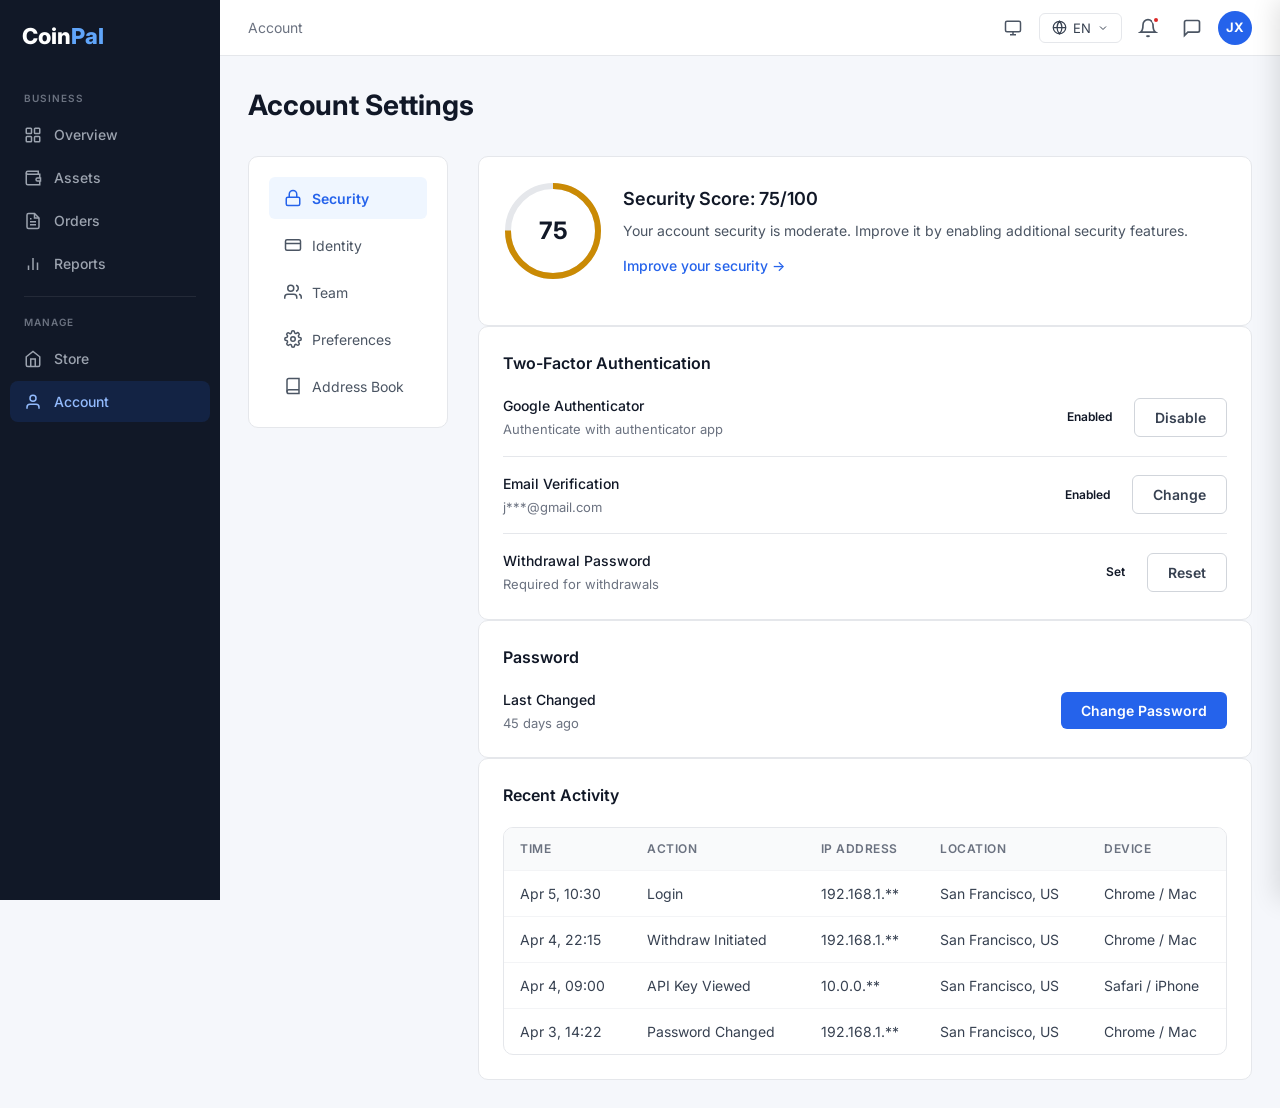
==== commit f6053f31: "Add theme support: light/dark/system with auto-detect - variables.css: add --bg-card, --sidebar-bg, " ====
--- a/pages/account.html
+++ b/pages/account.html
@@ -13,6 +13,7 @@
     <link rel="stylesheet" href="../css/topbar.css">
     <link rel="stylesheet" href="../css/layout.css">
     <link rel="stylesheet" href="../css/components.css">
+    <script src="../js/theme.js"></script>
     <style>
         /* Page Title */
         .page-title {
@@ -31,7 +32,7 @@
 
         /* Vertical Tabs */
         .tabs-container {
-            background-color: white;
+            background-color: var(--bg-card);
             border-radius: var(--radius);
             border: 1px solid var(--grey-200);
             padding: 20px;
@@ -389,7 +390,7 @@
             padding: 16px 20px;
             border: 1px solid var(--grey-200);
             border-bottom: none;
-            background: white;
+            background: var(--bg-card);
             transition: background 0.15s;
         }
         .address-item:first-child {
@@ -486,6 +487,31 @@
         }
 
         @media (max-width: 768px) {
+            .page-title {
+                font-size: 18px;
+                margin-bottom: 16px;
+            }
+            .tabs-container {
+                padding: 6px;
+            }
+            .tab-button {
+                padding: 8px 10px;
+                font-size: 12px;
+                gap: 6px;
+            }
+            .tab-icon {
+                width: 14px;
+                height: 14px;
+            }
+            .tab-button span {
+                display: none;
+            }
+            .tab-button.active span {
+                display: inline;
+            }
+            .content-wrapper {
+                gap: 16px;
+            }
             .security-score {
                 flex-direction: column;
             }
@@ -560,9 +586,30 @@
                     <button class="topbar-hamburger">
                         <svg viewBox="0 0 24 24" fill="none" stroke="currentColor" stroke-width="2"><path d="M3 12h18M3 6h18M3 18h18"/></svg>
                     </button>
-                    <div class="breadcrumb">Account</div>
+                    <div class="breadcrumb"><span data-i18n="nav.account">Account</span></div>
                 </div>
                 <div class="topbar-right">
+                    <div class="theme-dropdown">
+                        <button class="theme-trigger" onclick="this.parentElement.classList.toggle('open')" title="Theme">
+                            <svg class="icon-sun" viewBox="0 0 24 24" fill="none" stroke="currentColor" stroke-width="2"><circle cx="12" cy="12" r="4"/><path d="M12 2v2M12 20v2M4.93 4.93l1.41 1.41M17.66 17.66l1.41 1.41M2 12h2M20 12h2M6.34 17.66l-1.41 1.41M19.07 4.93l-1.41 1.41"/></svg>
+                            <svg class="icon-moon" viewBox="0 0 24 24" fill="none" stroke="currentColor" stroke-width="2"><path d="M21 12.79A9 9 0 1111.21 3 7 7 0 0021 12.79z"/></svg>
+                            <svg class="icon-system" viewBox="0 0 24 24" fill="none" stroke="currentColor" stroke-width="2"><rect x="2" y="3" width="20" height="14" rx="2"/><line x1="8" y1="21" x2="16" y2="21"/><line x1="12" y1="17" x2="12" y2="21"/></svg>
+                        </button>
+                        <div class="theme-menu">
+                            <div class="theme-menu-item" data-mode="light" onclick="setTheme('light')">
+                                <svg viewBox="0 0 24 24" fill="none" stroke="currentColor" stroke-width="2"><circle cx="12" cy="12" r="4"/><path d="M12 2v2M12 20v2M4.93 4.93l1.41 1.41M17.66 17.66l1.41 1.41M2 12h2M20 12h2M6.34 17.66l-1.41 1.41M19.07 4.93l-1.41 1.41"/></svg>
+                                <span data-i18n="theme.light">Light</span>
+                            </div>
+                            <div class="theme-menu-item" data-mode="dark" onclick="setTheme('dark')">
+                                <svg viewBox="0 0 24 24" fill="none" stroke="currentColor" stroke-width="2"><path d="M21 12.79A9 9 0 1111.21 3 7 7 0 0021 12.79z"/></svg>
+                                <span data-i18n="theme.dark">Dark</span>
+                            </div>
+                            <div class="theme-menu-item" data-mode="system" onclick="setTheme('system')">
+                                <svg viewBox="0 0 24 24" fill="none" stroke="currentColor" stroke-width="2"><rect x="2" y="3" width="20" height="14" rx="2"/><line x1="8" y1="21" x2="16" y2="21"/><line x1="12" y1="17" x2="12" y2="21"/></svg>
+                                <span data-i18n="theme.system">System</span>
+                            </div>
+                        </div>
+                    </div>
                     <div class="lang-dropdown">
                         <button class="lang-trigger" onclick="this.parentElement.classList.toggle('open')">
                             <svg viewBox="0 0 24 24" fill="none" stroke="currentColor" stroke-width="2"><circle cx="12" cy="12" r="10"/><path d="M2 12h20M12 2a15.3 15.3 0 014 10 15.3 15.3 0 01-4 10 15.3 15.3 0 01-4-10A15.3 15.3 0 0112 2z"/></svg>
@@ -571,10 +618,12 @@
                         </button>
                         <div class="lang-menu">
                     <div class="lang-menu-item active" data-lang="en" onclick="setLang('en')">English</div>
+                    <div class="lang-menu-item" data-lang="fr" onclick="setLang('fr')">Français</div>
+                    <div class="lang-menu-item" data-lang="de" onclick="setLang('de')">Deutsch</div>
+                    <div class="lang-menu-item" data-lang="it" onclick="setLang('it')">Italiano</div>
                     <div class="lang-menu-item" data-lang="es" onclick="setLang('es')">Español</div>
-                    <div class="lang-menu-item" data-lang="hi" onclick="setLang('hi')">हिन्दी</div>
                     <div class="lang-menu-item" data-lang="pt" onclick="setLang('pt')">Português</div>
-                    <div class="lang-menu-item" data-lang="fr" onclick="setLang('fr')">Français</div>
+                    <div class="lang-menu-item" data-lang="zh" onclick="setLang('zh')">中文</div>
                         </div>
                     </div>
                     <div class="topbar-icon">
@@ -600,7 +649,7 @@
 
             <!-- Main Content Area -->
             <main class="main-content">
-                <h1 class="page-title">Account Settings</h1>
+                <h1 class="page-title" data-i18n="account.pageTitle">Account Settings</h1>
 
                 <div class="content-wrapper">
                     <!-- LEFT TABS -->
@@ -691,19 +740,19 @@
 
                             <!-- Password Card -->
                             <div class="card">
-                                <div class="card-title">Password</div>
+                                <div class="card-title" data-i18n="account.password">Password</div>
                                 <div class="form-group">
                                     <div>
                                         <div class="form-group-label">Last Changed</div>
                                         <div class="form-group-secondary">45 days ago</div>
                                     </div>
-                                    <button class="btn btn-primary">Change Password</button>
+                                    <button class="btn btn-primary" data-i18n="account.changePassword">Change Password</button>
                                 </div>
                             </div>
 
                             <!-- Recent Activity Card -->
                             <div class="card">
-                                <div class="card-title">Recent Activity</div>
+                                <div class="card-title" data-i18n="account.recentActivity">Recent Activity</div>
                                 <div class="table-wrap">
                                     <table>
                                         <thead>
@@ -801,12 +850,12 @@
                                     <table>
                                         <thead>
                                             <tr>
-                                                <th>Name</th>
-                                                <th>Email</th>
+                                                <th data-i18n="label.name">Name</th>
+                                                <th data-i18n="label.email">Email</th>
                                                 <th>Role</th>
-                                                <th>Status</th>
+                                                <th data-i18n="label.status">Status</th>
                                                 <th>Last Active</th>
-                                                <th>Actions</th>
+                                                <th data-i18n="label.actions">Actions</th>
                                             </tr>
                                         </thead>
                                         <tbody>
--- a/css/variables.css
+++ b/css/variables.css
@@ -1,8 +1,9 @@
 /* ============================================
    CoinPal Design Tokens
+   Supports light + dark themes via [data-theme]
    ============================================ */
 :root {
-    /* Brand */
+    /* Brand - static across themes */
     --primary: #2563eb;
     --primary-hover: #1d4ed8;
     --primary-light: #eff6ff;
@@ -16,10 +17,15 @@
     --warning-light: #fffbeb;
     --orange: #ea580c;
     --orange-light: #fff7ed;
+    --orange-bg: #fff7ed;
     --yellow: #ca8a04;
     --yellow-bg: #fefce8;
+    --red: #dc2626;
+    --red-light: #fef2f2;
+    --green: #16a34a;
+    --green-light: #f0fdf4;
 
-    /* Grey Scale */
+    /* Grey Scale - light mode */
     --grey-50: #f9fafb;
     --grey-100: #f3f4f6;
     --grey-200: #e5e7eb;
@@ -30,6 +36,21 @@
     --grey-700: #374151;
     --grey-800: #1f2937;
     --grey-900: #111827;
+
+    /* Semantic surface tokens */
+    --bg-page: #f5f7fb;
+    --bg-card: #ffffff;
+    --bg-elevated: #ffffff;
+    --bg-subtle: #f9fafb;
+    --bg-hover: #f3f4f6;
+    --border-color: #e5e7eb;
+
+    /* Sidebar is ALWAYS dark regardless of theme */
+    --sidebar-bg: #111827;
+    --sidebar-text: #9ca3af;
+    --sidebar-text-hover: #e5e7eb;
+    --sidebar-item-hover-bg: rgba(255,255,255,0.06);
+    --sidebar-section: #6b7280;
 
     /* Layout */
     --sidebar-w: 220px;
@@ -53,3 +74,48 @@
     --font-family: 'Inter', -apple-system, BlinkMacSystemFont, 'Segoe UI', Roboto, sans-serif;
     --font-mono: 'Monaco', 'Menlo', 'Consolas', monospace;
 }
+
+/* ============================================
+   Dark Theme Overrides
+   Inverts grey scale + overrides surface tokens
+   ============================================ */
+:root[data-theme="dark"] {
+    /* Brand stays mostly the same, but tint light variants */
+    --primary-light: rgba(37,99,235,0.18);
+
+    /* Semantic lights → transparent tints in dark mode */
+    --success-light: rgba(22,163,74,0.15);
+    --danger-light: rgba(220,38,38,0.15);
+    --warning-light: rgba(245,158,11,0.15);
+    --orange-light: rgba(234,88,12,0.15);
+    --orange-bg: rgba(234,88,12,0.12);
+    --yellow-bg: rgba(202,138,4,0.15);
+    --red-light: rgba(220,38,38,0.15);
+    --green-light: rgba(22,163,74,0.15);
+
+    /* Inverted grey scale for text + subtle bg */
+    --grey-50: #1e293b;
+    --grey-100: #1e293b;
+    --grey-200: #334155;
+    --grey-300: #475569;
+    --grey-400: #64748b;
+    --grey-500: #94a3b8;
+    --grey-600: #cbd5e1;
+    --grey-700: #e2e8f0;
+    --grey-800: #f1f5f9;
+    --grey-900: #f8fafc;
+
+    /* Dark surfaces */
+    --bg-page: #0b1220;
+    --bg-card: #182133;
+    --bg-elevated: #1f2a40;
+    --bg-subtle: #182133;
+    --bg-hover: #1f2a40;
+    --border-color: #2b3650;
+
+    /* Shadows - subtler in dark */
+    --shadow-sm: 0 1px 2px rgba(0,0,0,0.3);
+    --shadow: 0 1px 3px rgba(0,0,0,0.4), 0 1px 2px rgba(0,0,0,0.3);
+    --shadow-md: 0 4px 6px rgba(0,0,0,0.4);
+    --shadow-lg: 0 4px 16px rgba(0,0,0,0.5);
+}
--- a/css/base.css
+++ b/css/base.css
@@ -17,10 +17,11 @@
 
 body {
     font-family: var(--font-family);
-    background: var(--grey-50);
+    background: var(--bg-page);
     color: var(--grey-900);
     line-height: 1.5;
     min-height: 100vh;
+    transition: background 0.2s ease, color 0.2s ease;
 }
 
 a {
--- a/css/sidebar.css
+++ b/css/sidebar.css
@@ -7,7 +7,7 @@
     top: 0;
     bottom: 0;
     width: var(--sidebar-w);
-    background: var(--grey-900);
+    background: var(--sidebar-bg);
     display: flex;
     flex-direction: column;
     z-index: 200;
@@ -79,11 +79,36 @@
 
 .nav-sub {
     padding-left: 44px;
-    font-size: 13px;
+    font-size: 12px;
+    color: #6b7280;
+    padding-top: 7px;
+    padding-bottom: 7px;
+    margin: 0;
+    position: relative;
+}
+.nav-sub::before {
+    content: '';
+    position: absolute;
+    left: 28px;
+    top: 50%;
+    transform: translateY(-50%);
+    width: 4px;
+    height: 4px;
+    border-radius: 50%;
+    background: #4b5563;
+}
+.nav-sub:hover {
+    color: #d1d5db;
+}
+.nav-sub:hover::before {
+    background: #9ca3af;
 }
 .nav-sub.active-sub {
-    color: white;
+    color: #93bbfd;
     font-weight: 600;
+}
+.nav-sub.active-sub::before {
+    background: #93bbfd;
 }
 
 .nav-badge {
--- a/css/topbar.css
+++ b/css/topbar.css
@@ -7,7 +7,7 @@
     left: var(--sidebar-w);
     right: 0;
     height: var(--topbar-h);
-    background: white;
+    background: var(--bg-card);
     border-bottom: 1px solid var(--grey-200);
     display: flex;
     align-items: center;
@@ -92,7 +92,7 @@
     height: 8px;
     background: var(--danger);
     border-radius: 50%;
-    border: 2px solid white;
+    border: 2px solid var(--bg-card);
 }
 
 /* Language Dropdown */
@@ -106,7 +106,7 @@
     padding: 6px 12px;
     border: 1px solid var(--grey-200);
     border-radius: var(--radius-sm);
-    background: white;
+    background: var(--bg-card);
     font-size: 13px;
     color: var(--grey-700);
     cursor: pointer;
@@ -129,7 +129,7 @@
     top: 100%;
     right: 0;
     margin-top: 4px;
-    background: white;
+    background: var(--bg-card);
     border: 1px solid var(--grey-200);
     border-radius: 8px;
     box-shadow: var(--shadow-lg);
@@ -156,6 +156,81 @@
     font-weight: 600;
 }
 
+/* Theme Dropdown */
+.theme-dropdown {
+    position: relative;
+}
+.theme-trigger {
+    width: 36px;
+    height: 36px;
+    display: flex;
+    align-items: center;
+    justify-content: center;
+    border-radius: var(--radius-sm);
+    color: var(--grey-600);
+    cursor: pointer;
+    transition: var(--transition);
+    background: transparent;
+    border: none;
+}
+.theme-trigger:hover {
+    background: var(--grey-100);
+    color: var(--grey-900);
+}
+.theme-trigger svg {
+    width: 18px;
+    height: 18px;
+}
+/* Only one icon shown at a time based on user-selected mode (not resolved theme) */
+.theme-trigger .icon-sun,
+.theme-trigger .icon-moon,
+.theme-trigger .icon-system { display: none; }
+:root[data-theme-mode="light"] .theme-trigger .icon-sun { display: inline; }
+:root[data-theme-mode="dark"] .theme-trigger .icon-moon { display: inline; }
+:root:not([data-theme-mode]) .theme-trigger .icon-system,
+:root[data-theme-mode="system"] .theme-trigger .icon-system { display: inline; }
+
+.theme-menu {
+    display: none;
+    position: absolute;
+    top: 100%;
+    right: 0;
+    margin-top: 4px;
+    background: var(--bg-card);
+    border: 1px solid var(--border-color);
+    border-radius: 8px;
+    box-shadow: var(--shadow-lg);
+    min-width: 150px;
+    z-index: 999;
+    overflow: hidden;
+}
+.theme-dropdown.open .theme-menu {
+    display: block;
+}
+.theme-menu-item {
+    display: flex;
+    align-items: center;
+    gap: 10px;
+    padding: 9px 14px;
+    font-size: 13px;
+    color: var(--grey-700);
+    cursor: pointer;
+    transition: var(--transition-fast);
+}
+.theme-menu-item:hover {
+    background: var(--bg-hover);
+}
+.theme-menu-item.active {
+    color: var(--primary);
+    background: var(--primary-light);
+    font-weight: 600;
+}
+.theme-menu-item svg {
+    width: 15px;
+    height: 15px;
+    flex-shrink: 0;
+}
+
 /* User Dropdown */
 .user-dropdown {
     position: relative;
@@ -179,7 +254,7 @@
     top: 100%;
     right: 0;
     margin-top: 8px;
-    background: white;
+    background: var(--bg-card);
     border: 1px solid var(--grey-200);
     border-radius: var(--radius);
     box-shadow: var(--shadow-lg);
--- a/css/components.css
+++ b/css/components.css
@@ -27,7 +27,7 @@
     background: var(--primary-hover);
 }
 .btn-outline {
-    background: white;
+    background: var(--bg-card);
     color: var(--grey-700);
     border: 1px solid var(--grey-300);
 }
@@ -160,7 +160,7 @@
     margin-bottom: 24px;
 }
 .stat-card {
-    background: white;
+    background: var(--bg-card);
     border: 1px solid var(--grey-200);
     border-radius: var(--radius);
     padding: 20px;
@@ -188,7 +188,7 @@
 
 /* ---- Cards ---- */
 .card {
-    background: white;
+    background: var(--bg-card);
     border: 1px solid var(--grey-200);
     border-radius: var(--radius);
     padding: 24px;
@@ -210,7 +210,7 @@
 
 /* ---- Tables ---- */
 .table-wrap {
-    background: white;
+    background: var(--bg-card);
     border: 1px solid var(--grey-200);
     border-radius: var(--radius);
     overflow: hidden;
@@ -278,7 +278,7 @@
     border-radius: var(--radius-sm);
     font-size: 13px;
     color: var(--grey-600);
-    background: white;
+    background: var(--bg-card);
     cursor: pointer;
     transition: var(--transition-fast);
 }
@@ -360,7 +360,7 @@
     bottom: 0;
     width: 560px;
     max-width: 100vw;
-    background: white;
+    background: var(--bg-card);
     z-index: 301;
     box-shadow: -4px 0 24px rgba(0,0,0,0.12);
     transition: right 0.3s ease;
@@ -433,7 +433,7 @@
     border-radius: var(--radius-sm);
     font-size: 14px;
     color: var(--grey-900);
-    background: white;
+    background: var(--bg-card);
     transition: var(--transition);
     outline: none;
 }
@@ -510,7 +510,7 @@
     border-radius: var(--radius-sm);
     font-size: 14px;
     color: var(--grey-900);
-    background: white;
+    background: var(--bg-card);
     outline: none;
     transition: var(--transition);
 }
@@ -533,7 +533,7 @@
     border-radius: var(--radius-sm);
     font-size: 14px;
     color: var(--grey-700);
-    background: white;
+    background: var(--bg-card);
     appearance: none;
     background-image: url("data:image/svg+xml,%3Csvg xmlns='http://www.w3.org/2000/svg' width='12' height='12' viewBox='0 0 24 24' fill='none' stroke='%239ca3af' stroke-width='2'%3E%3Cpath d='M6 9l6 6 6-6'/%3E%3C/svg%3E");
     background-repeat: no-repeat;
@@ -553,7 +553,7 @@
     padding: 8px 14px;
     border: 1px solid var(--grey-200);
     border-radius: var(--radius-sm);
-    background: white;
+    background: var(--bg-card);
     font-size: 14px;
     color: var(--grey-700);
     cursor: pointer;
@@ -584,7 +584,7 @@
     position: absolute;
     width: 20px;
     height: 20px;
-    background: white;
+    background: var(--bg-card);
     border-radius: 50%;
     top: 2px;
     left: 2px;
@@ -621,7 +621,7 @@
     color: var(--grey-600);
     cursor: pointer;
     transition: var(--transition-fast);
-    background: white;
+    background: var(--bg-card);
 }
 .chip:hover {
     border-color: var(--grey-300);
@@ -835,7 +835,7 @@
     padding: 5px 10px;
     border-radius: var(--radius-sm);
     border: 1px solid var(--grey-200);
-    background: white;
+    background: var(--bg-card);
     font-size: 12px;
     font-weight: 500;
     color: var(--grey-600);
@@ -863,12 +863,36 @@
         grid-template-columns: repeat(2, 1fr);
     }
 }
+@media (max-width: 768px) {
+    .stat-row {
+        gap: 10px;
+    }
+    .stat-card {
+        padding: 14px;
+    }
+    .stat-value {
+        font-size: 20px;
+    }
+    .stat-label {
+        font-size: 11px;
+    }
+    .stat-sub {
+        font-size: 11px;
+    }
+    .page-header {
+        margin-bottom: 12px;
+    }
+}
 @media (max-width: 480px) {
     .stat-row {
-        grid-template-columns: 1fr;
+        grid-template-columns: repeat(2, 1fr);
+        gap: 8px;
+    }
+    .stat-card {
+        padding: 12px;
     }
     .stat-value {
-        font-size: 20px;
+        font-size: 18px;
     }
 }
 
@@ -892,17 +916,34 @@
     }
 }
 
-/* ---- Responsive: Forms ---- */
+/* ---- Responsive: Forms & Filters ---- */
+@media (max-width: 768px) {
+    .section-header {
+        flex-direction: column;
+        align-items: flex-start;
+        gap: 12px;
+    }
+    .filter-bar {
+        width: 100%;
+    }
+}
 @media (max-width: 600px) {
     .form-row {
         flex-direction: column;
     }
     .filter-bar {
-        flex-direction: column;
+        flex-direction: row;
+        flex-wrap: wrap;
         align-items: stretch;
     }
     .search-box {
         min-width: unset;
+        width: 100%;
+        flex: 0 0 100%;
+    }
+    .filter-select {
+        flex: 1;
+        min-width: 0;
     }
 }
 
